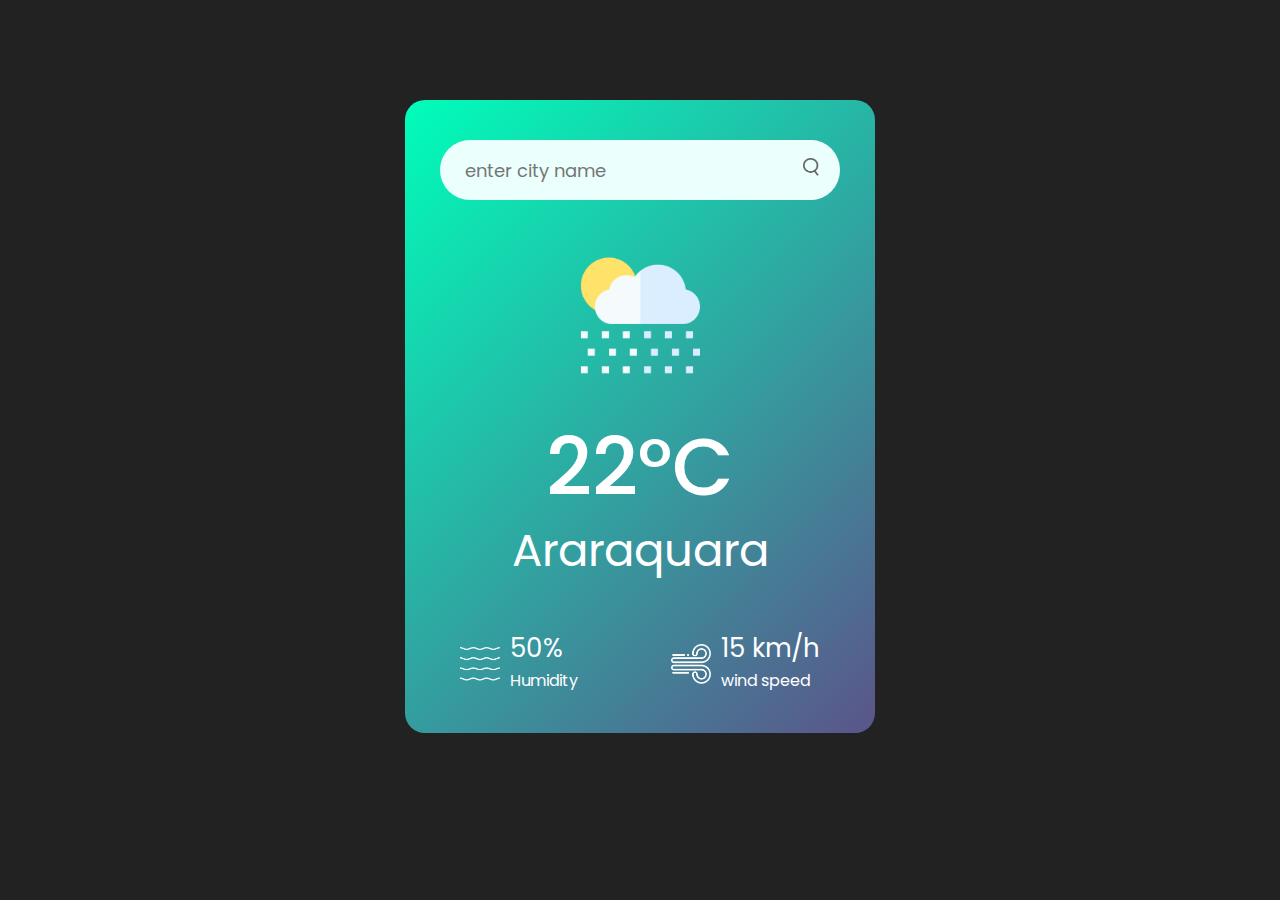
==== index.html @ 80283c98 "Add files via upload" ====
<!DOCTYPE html>
<html lang="en">
<head>
    <meta charset="UTF-8">
    <meta name="viewport" content="width=device-width, initial-scale=1.0">
    <link rel="preconnect" href="https://fonts.googleapis.com">
<link rel="preconnect" href="https://fonts.gstatic.com" crossorigin>
<link href="https://fonts.googleapis.com/css2?family=Inconsolata:wght@600&family=Inter:wght@400;600&family=Poppins:wght@100;200;300;400;500&family=Sora:wght@400;700&display=swap" rel="stylesheet">

    <title>App Clima</title>
    <link rel="stylesheet" href="style.css">
</head>
<body>
    

    <div class="card">
        <div class="search">
            <input type="text" placeholder="enter city name" spellcheck="false"> 
            <button><img src="/images/search.png" class="imagem1"></button>
        </div>
        <div class="weather">
            <img src="/images/rain.png" class="weather-icon" id="weatherIcon">
            <h1 class="temp">22°C</h1>
            <h2 class="city">Araraquara</h2>
            <div class="details">
                <div class="col">
                    <img src="/images/humidity.png">
                    <div>
                        <p class="humidity">50%</p>
                        <p>Humidity</p>
                    </div>
                </div>
                <div class="col">
                    <img src="/images/wind.png">
                    <div>
                        <p class="wind">15 km/h</p>
                        <p>wind speed</p>
                    </div>
                </div>
            </div>
        </div>
    </div>

    <script>


        const apiKey = "e2ca4f240f71294c5350aab02c59c53f";
        const apiUrl = "https://api.openweathermap.org/data/2.5/weather?units=metric&q=";

        const searchBox = document.querySelector(".search input");
        const searchBtn = document.querySelector(".search button");
        const weatherIcon = document.querySelector(".weatherIcon");

        async function checkWeather(city){
            const response = await fetch(apiUrl + city + `&appid=${apiKey}`);
            var data = await response.json();
            
             console.log(data)


            document.querySelector(".city").innerHTML = data.name;
            document.querySelector(".temp").innerHTML = Math.round( data.main.temp )+ "°c" ;
            document.querySelector(".humidity").innerHTML = data.main.humidity + "%";
            document.querySelector(".wind").innerHTML = data.wind.speed + " km/h" ;

            var weatherIcon = document.getElementById('weatherIcon');

            if (data.weather[0].main == "Clouds") {
    weatherIcon.src = "/images/clouds.png";
}
else if (data.weather[0].main == "Clear") {
    weatherIcon.src = "/images/clear.png";
}
else if (data.weather[0].main == "Rain") {
    weatherIcon.src = "/images/rain.png";
}
else if (data.weather[0].main == "Drizzle") {
    weatherIcon.src = "/images/drizzle.png";
}
else if (data.weather[0].main == "Mist") {
    weatherIcon.src = "/images/mist.png";
}
            
            document.querySelector(".weather").style.display = "block";


        }

        searchBtn.addEventListener("click", ()=> {
             checkWeather(searchBox.value);
        })
       



        
               
    </script>



</body>
</html>
---- style.css ----
*{
    margin: 0;
    padding: 0;
    font-family: 'poppins';
    box-sizing: border-box;
}

body{
    background-color: #222;
}

.card{
    width: 90%;
    max-width: 470px;
    background: linear-gradient(135deg, #00feba, #5b548a);
    color: #fff;
    margin: 100px auto 0;
    border-radius: 20px;
    padding: 40px 35px;
    text-align: center;
}

.search{
    width: 100%;
    display: flex;
    align-items: center;
    justify-content: space-between;

}

.search input{
    border: 0;
    outline: 0;
    background: #ebfffc;
    color: #555;
    padding: 10px 25px;
    height: 60px;
    border-radius: 30px;
    flex: 1;
    margin-right: -56px;
    font-size: 18px;
}

.search button{
    border: 0;
    outline: 0;
    background: #ebfffc;
    border-radius: 50%;
    width: 60px;
    height: 60px;
    cursor: pointer;
}

.imagem1{
    width: 16px;
}

.weather-icon{
    width: 170px;
    margin-top: 30px;
}

.weather h1{
    font-size: 80px;
    font-weight: 500;
}

.weather h2{
    font-size: 45px;
    font-weight: 400;
    margin-top: -10px;
}

.details{
    display: flex;
    align-items: center;
    justify-content: space-between;
    padding: 0 20px;
    margin-top: 50px;

}

.col{
    display: flex;
    align-items: center;
    text-align: left;
}

.col img{
    width: 40px;
    margin-right: 10px;

}

.humidity, .wind{
    font-size: 26px;
    margin-top: -6px;
}
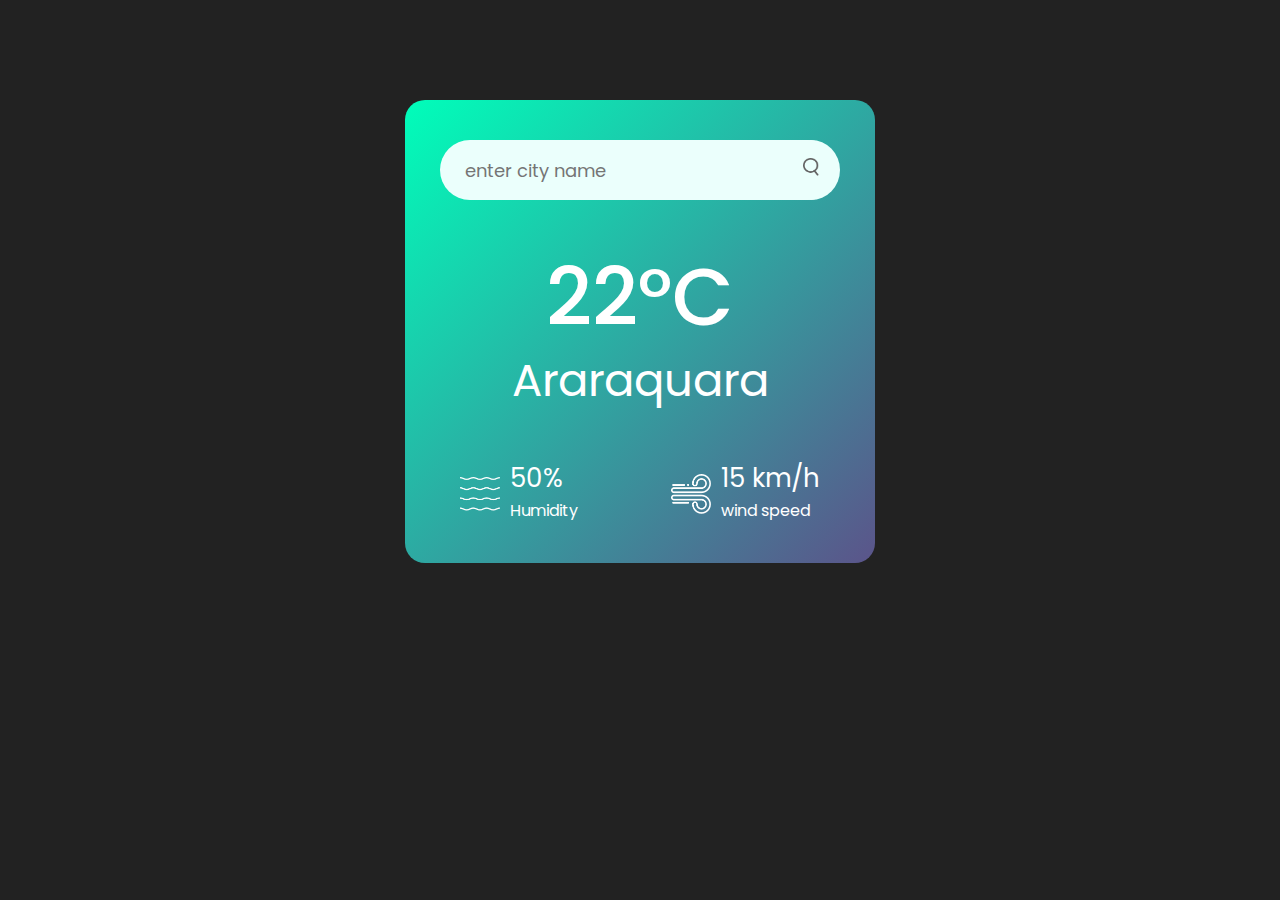
==== commit 11c2912b: "Update index.html" ====
--- a/index.html
+++ b/index.html
@@ -19,7 +19,7 @@
             <button><img src="/images/search.png" class="imagem1"></button>
         </div>
         <div class="weather">
-            <img src="/images/rain.png" class="weather-icon" id="weatherIcon">
+            <img src="" class="weather-icon" id="weatherIcon">
             <h1 class="temp">22°C</h1>
             <h2 class="city">Araraquara</h2>
             <div class="details">
@@ -100,4 +100,4 @@
 
 
 </body>
-</html>+</html>
